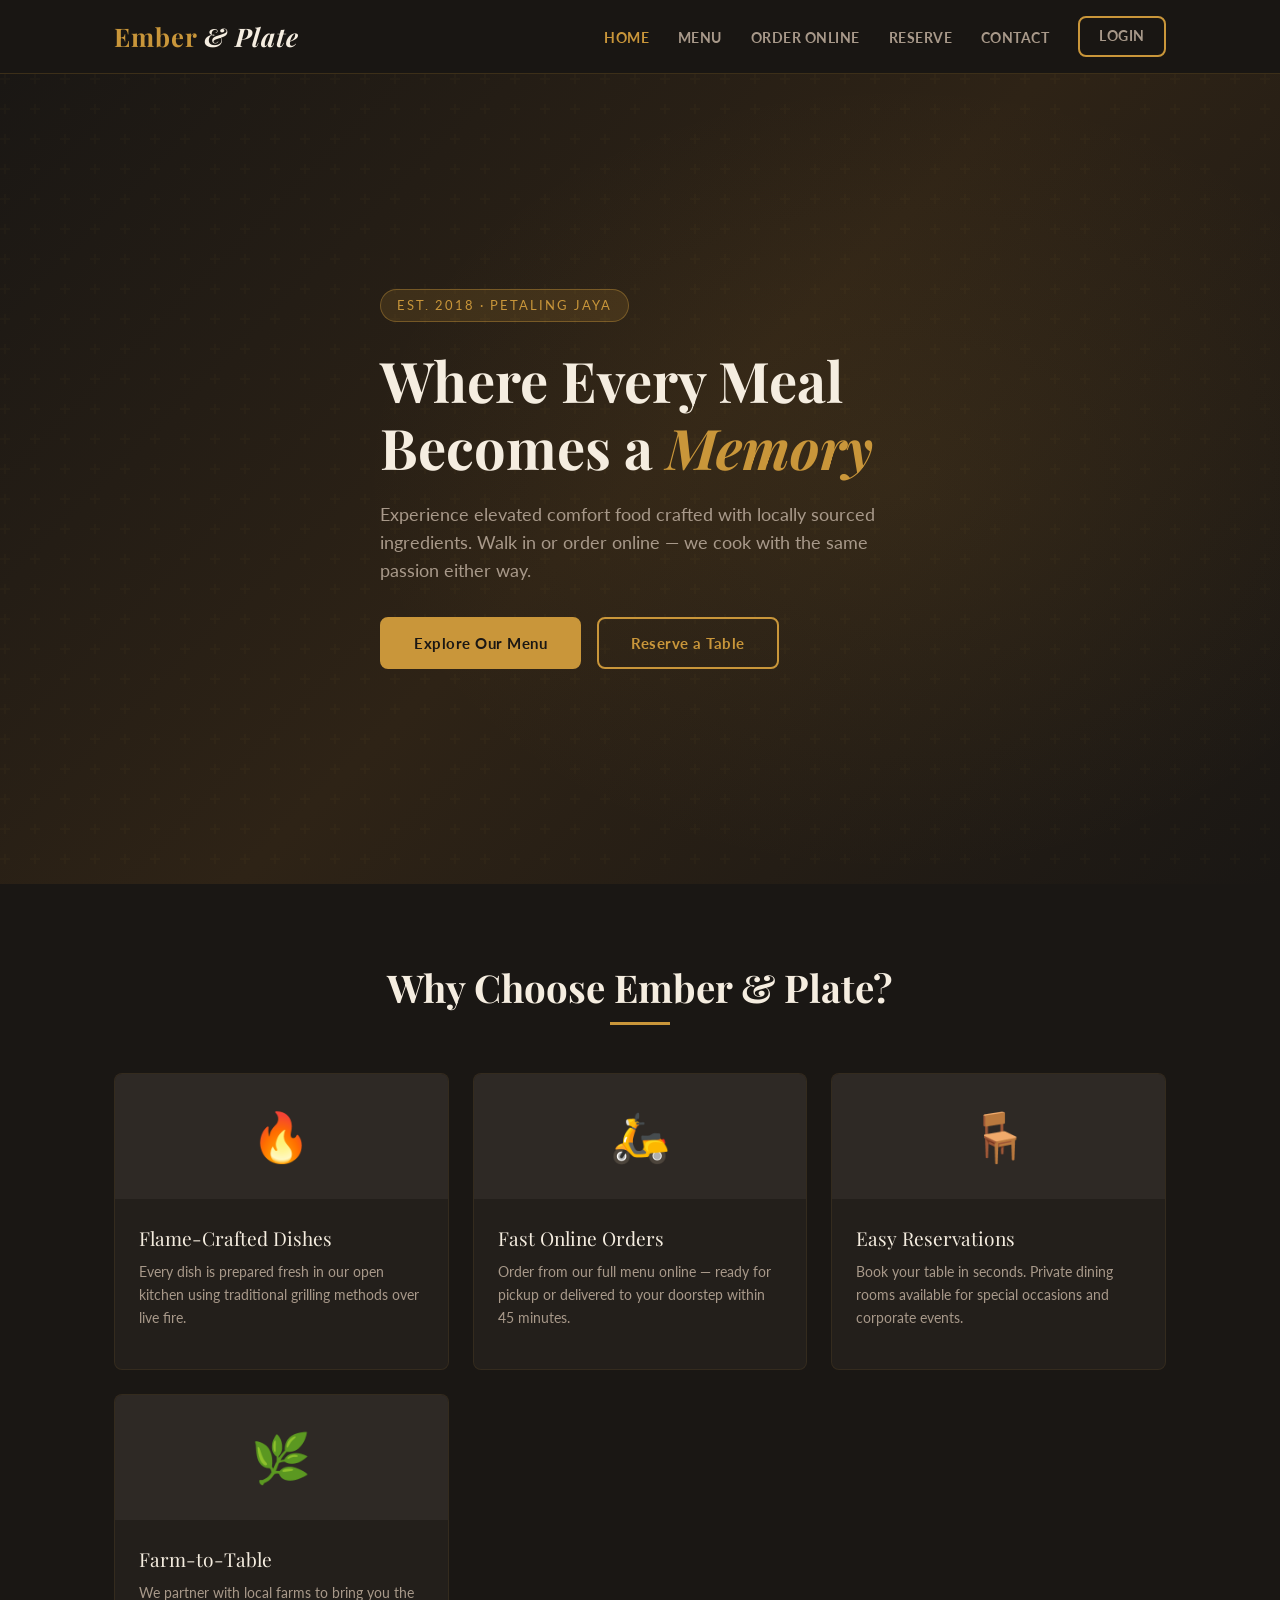
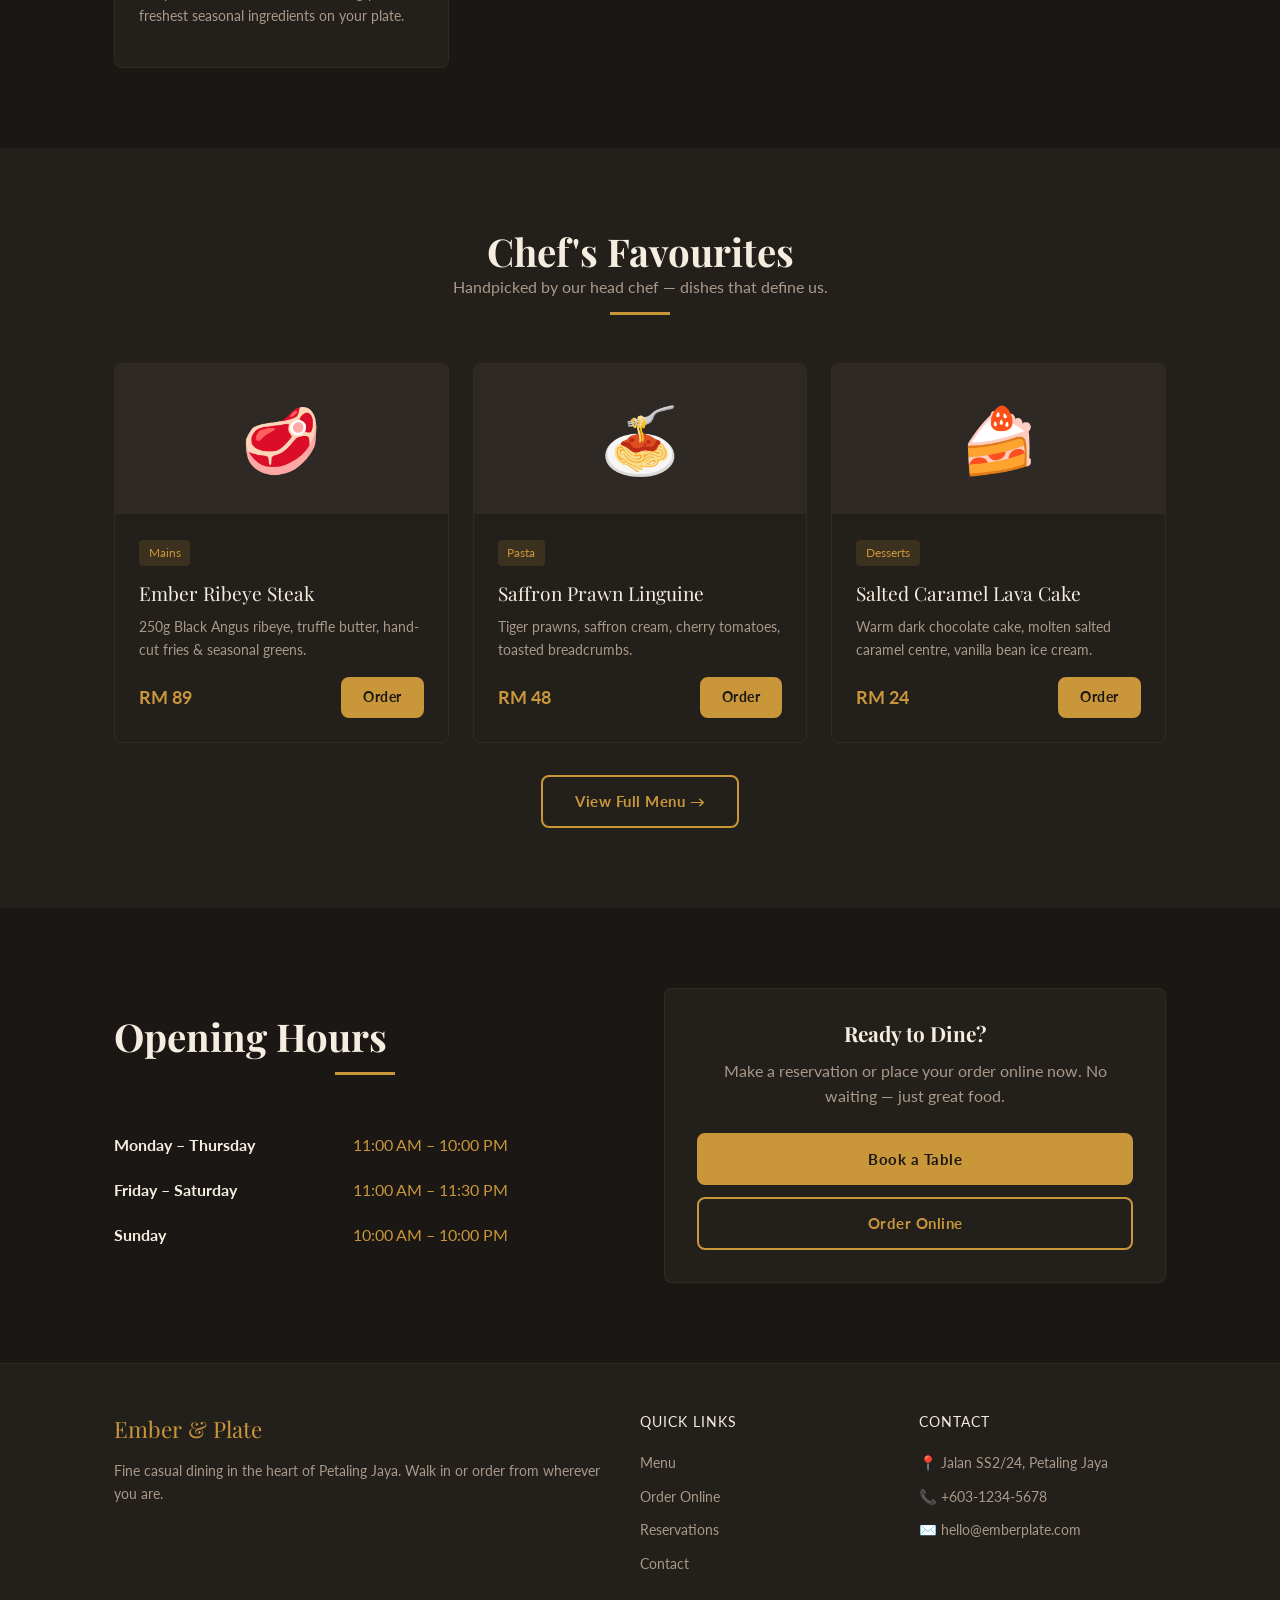
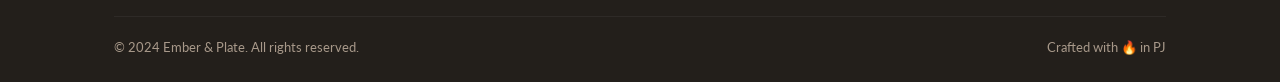
==== index.html @ 5abd6bde "emberplate" ====
<!DOCTYPE html>
<html lang="en">
<head>
  <meta charset="UTF-8" />
  <meta name="viewport" content="width=device-width, initial-scale=1.0" />
  <title>Ember &amp; Plate — Fine Casual Dining</title>
  <link rel="stylesheet" href="css/style.css" />
</head>
<body>

<!-- NAVBAR -->
<nav class="navbar">
  <div class="container">
    <a href="index.html" class="navbar-brand">Ember <span>&amp; Plate</span></a>
    <ul class="nav-links">
      <li><a href="index.html" class="active">Home</a></li>
      <li><a href="menu.html">Menu</a></li>
      <li><a href="order.html">Order Online</a></li>
      <li><a href="reservations.html">Reserve</a></li>
      <li><a href="contact.html">Contact</a></li>
      <li><a href="login.html" class="btn btn-outline">Login</a></li>
    </ul>
    <div class="hamburger" aria-label="Toggle menu">
      <span></span><span></span><span></span>
    </div>
  </div>
</nav>

<!-- HERO -->
<section class="hero">
  <div class="container hero-content">
    <div class="hero-badge fade-up fade-up-1">Est. 2018 · Petaling Jaya</div>
    <h1 class="fade-up fade-up-2">Where Every Meal<br>Becomes a <em>Memory</em></h1>
    <p class="fade-up fade-up-3">Experience elevated comfort food crafted with locally sourced ingredients. Walk in or order online — we cook with the same passion either way.</p>
    <div class="hero-btns fade-up fade-up-4">
      <a href="menu.html" class="btn btn-primary">Explore Our Menu</a>
      <a href="reservations.html" class="btn btn-outline">Reserve a Table</a>
    </div>
  </div>
</section>

<!-- FEATURES -->
<section class="section">
  <div class="container">
    <div class="section-title"><h2>Why Choose Ember &amp; Plate?</h2></div>
    <div class="grid" style="grid-template-columns:repeat(auto-fill,minmax(250px,1fr));gap:1.5rem;">

      <div class="card fade-up fade-up-1">
        <div class="card-emoji">🔥</div>
        <div class="card-body">
          <div class="card-title">Flame-Crafted Dishes</div>
          <p class="card-desc">Every dish is prepared fresh in our open kitchen using traditional grilling methods over live fire.</p>
        </div>
      </div>

      <div class="card fade-up fade-up-2">
        <div class="card-emoji">🛵</div>
        <div class="card-body">
          <div class="card-title">Fast Online Orders</div>
          <p class="card-desc">Order from our full menu online — ready for pickup or delivered to your doorstep within 45 minutes.</p>
        </div>
      </div>

      <div class="card fade-up fade-up-3">
        <div class="card-emoji">🪑</div>
        <div class="card-body">
          <div class="card-title">Easy Reservations</div>
          <p class="card-desc">Book your table in seconds. Private dining rooms available for special occasions and corporate events.</p>
        </div>
      </div>

      <div class="card fade-up fade-up-4">
        <div class="card-emoji">🌿</div>
        <div class="card-body">
          <div class="card-title">Farm-to-Table</div>
          <p class="card-desc">We partner with local farms to bring you the freshest seasonal ingredients on your plate.</p>
        </div>
      </div>

    </div>
  </div>
</section>

<!-- FEATURED MENU -->
<section class="section" style="background:var(--bg2);">
  <div class="container">
    <div class="section-title"><h2>Chef's Favourites</h2><p>Handpicked by our head chef — dishes that define us.</p></div>
    <div class="grid menu-grid">

      <div class="card">
        <div class="card-emoji" style="font-size:4rem;">🥩</div>
        <div class="card-body">
          <span class="card-badge">Mains</span>
          <div class="card-title">Ember Ribeye Steak</div>
          <p class="card-desc">250g Black Angus ribeye, truffle butter, hand-cut fries & seasonal greens.</p>
          <div style="display:flex;justify-content:space-between;align-items:center;">
            <div class="card-price">RM 89</div>
            <a href="order.html" class="btn btn-primary btn-sm">Order</a>
          </div>
        </div>
      </div>

      <div class="card">
        <div class="card-emoji" style="font-size:4rem;">🍝</div>
        <div class="card-body">
          <span class="card-badge">Pasta</span>
          <div class="card-title">Saffron Prawn Linguine</div>
          <p class="card-desc">Tiger prawns, saffron cream, cherry tomatoes, toasted breadcrumbs.</p>
          <div style="display:flex;justify-content:space-between;align-items:center;">
            <div class="card-price">RM 48</div>
            <a href="order.html" class="btn btn-primary btn-sm">Order</a>
          </div>
        </div>
      </div>

      <div class="card">
        <div class="card-emoji" style="font-size:4rem;">🍰</div>
        <div class="card-body">
          <span class="card-badge">Desserts</span>
          <div class="card-title">Salted Caramel Lava Cake</div>
          <p class="card-desc">Warm dark chocolate cake, molten salted caramel centre, vanilla bean ice cream.</p>
          <div style="display:flex;justify-content:space-between;align-items:center;">
            <div class="card-price">RM 24</div>
            <a href="order.html" class="btn btn-primary btn-sm">Order</a>
          </div>
        </div>
      </div>

    </div>
    <div class="center" style="margin-top:2rem;">
      <a href="menu.html" class="btn btn-outline">View Full Menu →</a>
    </div>
  </div>
</section>

<!-- OPENING HOURS + CTA -->
<section class="section">
  <div class="container" style="display:grid;grid-template-columns:1fr 1fr;gap:3rem;align-items:center;">
    <div>
      <div class="section-title" style="text-align:left;"><h2>Opening Hours</h2></div>
      <table style="width:100%;border-collapse:collapse;">
        <tr><td style="padding:.6rem 0;color:var(--cream);font-weight:700;">Monday – Thursday</td><td style="color:var(--gold);">11:00 AM – 10:00 PM</td></tr>
        <tr><td style="padding:.6rem 0;color:var(--cream);font-weight:700;">Friday – Saturday</td><td style="color:var(--gold);">11:00 AM – 11:30 PM</td></tr>
        <tr><td style="padding:.6rem 0;color:var(--cream);font-weight:700;">Sunday</td><td style="color:var(--gold);">10:00 AM – 10:00 PM</td></tr>
      </table>
    </div>
    <div class="card" style="padding:2rem;text-align:center;">
      <h3 style="color:var(--cream);font-family:var(--font-head);margin-bottom:.75rem;">Ready to Dine?</h3>
      <p style="margin-bottom:1.5rem;">Make a reservation or place your order online now. No waiting — just great food.</p>
      <a href="reservations.html" class="btn btn-primary btn-block" style="margin-bottom:.75rem;">Book a Table</a>
      <a href="order.html" class="btn btn-outline btn-block">Order Online</a>
    </div>
  </div>
</section>

<!-- FOOTER -->
<footer class="footer">
  <div class="container">
    <div class="grid footer-grid">
      <div>
        <div class="footer-brand">Ember &amp; Plate</div>
        <p class="footer-desc">Fine casual dining in the heart of Petaling Jaya. Walk in or order from wherever you are.</p>
      </div>
      <div>
        <div class="footer-heading">Quick Links</div>
        <ul class="footer-links">
          <li><a href="menu.html">Menu</a></li>
          <li><a href="order.html">Order Online</a></li>
          <li><a href="reservations.html">Reservations</a></li>
          <li><a href="contact.html">Contact</a></li>
        </ul>
      </div>
      <div>
        <div class="footer-heading">Contact</div>
        <ul class="footer-links">
          <li><a href="#">📍 Jalan SS2/24, Petaling Jaya</a></li>
          <li><a href="tel:+60312345678">📞 +603-1234-5678</a></li>
          <li><a href="mailto:hello@emberplate.com">✉️ hello@emberplate.com</a></li>
        </ul>
      </div>
    </div>
    <div class="footer-bottom">
      <span>© 2024 Ember &amp; Plate. All rights reserved.</span>
      <span>Crafted with 🔥 in PJ</span>
    </div>
  </div>
</footer>

<script src="js/main.js"></script>
</body>
</html>
---- css/style.css ----
/* ============================================================
   Ember & Plate — External Stylesheet
   style.css
   ============================================================ */

/* ---------- Google Fonts ---------- */
@import url('https://fonts.googleapis.com/css2?family=Playfair+Display:ital,wght@0,400;0,700;1,400&family=Lato:wght@300;400;700&display=swap');

/* ---------- CSS Variables ---------- */
:root {
  --bg:        #1a1714;
  --bg2:       #231f1b;
  --bg3:       #2e2925;
  --gold:      #c9963a;
  --gold-lt:   #e5b86a;
  --cream:     #f5ede0;
  --text:      #e8ddd0;
  --text-muted:#a8998a;
  --danger:    #c0392b;
  --success:   #27ae60;
  --radius:    8px;
  --shadow:    0 4px 24px rgba(0,0,0,0.5);
  --transition:0.3s ease;
  --font-head: 'Playfair Display', Georgia, serif;
  --font-body: 'Lato', sans-serif;
}

/* ---------- Reset ---------- */
*, *::before, *::after { box-sizing: border-box; margin: 0; padding: 0; }
html { scroll-behavior: smooth; }
body {
  font-family: var(--font-body);
  background: var(--bg);
  color: var(--text);
  line-height: 1.6;
  min-height: 100vh;
}
a { color: var(--gold); text-decoration: none; transition: color var(--transition); }
a:hover { color: var(--gold-lt); }
img { max-width: 100%; display: block; }

/* ---------- Typography ---------- */
h1, h2, h3, h4 { font-family: var(--font-head); font-weight: 700; line-height: 1.2; }
h1 { font-size: clamp(2rem, 5vw, 3.5rem); }
h2 { font-size: clamp(1.5rem, 3vw, 2.4rem); }
h3 { font-size: 1.3rem; }
p  { color: var(--text-muted); }

/* ---------- Layout Helpers ---------- */
.container    { max-width: 1100px; margin: 0 auto; padding: 0 1.5rem; }
.section      { padding: 5rem 0; }
.section-title {
  text-align: center;
  margin-bottom: 3rem;
  position: relative;
}
.section-title h2 { color: var(--cream); }
.section-title::after {
  content: '';
  display: block;
  width: 60px; height: 3px;
  background: var(--gold);
  margin: 0.75rem auto 0;
}
.flex   { display: flex; }
.grid   { display: grid; }
.center { text-align: center; }

/* ---------- Buttons ---------- */
.btn {
  display: inline-block;
  padding: 0.75rem 2rem;
  border-radius: var(--radius);
  font-family: var(--font-body);
  font-size: 0.95rem;
  font-weight: 700;
  letter-spacing: 0.5px;
  cursor: pointer;
  border: 2px solid transparent;
  transition: all var(--transition);
  text-align: center;
}
.btn-primary {
  background: var(--gold);
  color: #1a1714;
  border-color: var(--gold);
}
.btn-primary:hover {
  background: var(--gold-lt);
  border-color: var(--gold-lt);
  color: #1a1714;
  transform: translateY(-2px);
  box-shadow: 0 6px 20px rgba(201,150,58,0.35);
}
.btn-outline {
  background: transparent;
  color: var(--gold);
  border-color: var(--gold);
}
.btn-outline:hover {
  background: var(--gold);
  color: #1a1714;
  transform: translateY(-2px);
}
.btn-sm { padding: 0.5rem 1.25rem; font-size: 0.85rem; }
.btn-block { display: block; width: 100%; }
.btn-danger { background: var(--danger); color: #fff; border-color: var(--danger); }

/* ---------- Navbar ---------- */
.navbar {
  position: sticky; top: 0; z-index: 1000;
  background: rgba(26,23,20,0.95);
  backdrop-filter: blur(10px);
  border-bottom: 1px solid rgba(201,150,58,0.2);
  padding: 1rem 0;
}
.navbar .container {
  display: flex;
  align-items: center;
  justify-content: space-between;
}
.navbar-brand {
  font-family: var(--font-head);
  font-size: 1.6rem;
  color: var(--gold);
  font-weight: 700;
  letter-spacing: 1px;
}
.navbar-brand span { color: var(--cream); font-style: italic; }
.nav-links { display: flex; gap: 1.8rem; align-items: center; list-style: none; }
.nav-links a { color: var(--text-muted); font-size: 0.9rem; font-weight: 700; letter-spacing: 0.5px; text-transform: uppercase; }
.nav-links a:hover, .nav-links a.active { color: var(--gold); }
.nav-links .btn { padding: 0.45rem 1.2rem; font-size: 0.85rem; }
.hamburger { display: none; flex-direction: column; gap: 5px; cursor: pointer; }
.hamburger span { width: 25px; height: 2px; background: var(--gold); transition: all var(--transition); }

/* ---------- Hero ---------- */
.hero {
  min-height: 90vh;
  display: flex; align-items: center;
  position: relative;
  overflow: hidden;
  background: linear-gradient(135deg, #1a1714 0%, #2e2316 50%, #1a1714 100%);
}
.hero::before {
  content: '';
  position: absolute; inset: 0;
  background:
    radial-gradient(ellipse 60% 70% at 70% 50%, rgba(201,150,58,0.08) 0%, transparent 70%),
    url("data:image/svg+xml,%3Csvg width='60' height='60' viewBox='0 0 60 60' xmlns='http://www.w3.org/2000/svg'%3E%3Cg fill='none' fill-rule='evenodd'%3E%3Cg fill='%23c9963a' fill-opacity='0.03'%3E%3Cpath d='M36 34v-4h-2v4h-4v2h4v4h2v-4h4v-2h-4zm0-30V0h-2v4h-4v2h4v4h2V6h4V4h-4zM6 34v-4H4v4H0v2h4v4h2v-4h4v-2H6zM6 4V0H4v4H0v2h4v4h2V6h4V4H6z'/%3E%3C/g%3E%3C/g%3E%3C/svg%3E");
}
.hero-content { position: relative; z-index: 1; }
.hero-badge {
  display: inline-block;
  background: rgba(201,150,58,0.15);
  border: 1px solid rgba(201,150,58,0.4);
  color: var(--gold);
  padding: 0.35rem 1rem;
  border-radius: 50px;
  font-size: 0.8rem;
  letter-spacing: 2px;
  text-transform: uppercase;
  margin-bottom: 1.5rem;
}
.hero h1 { color: var(--cream); margin-bottom: 1.25rem; }
.hero h1 em { color: var(--gold); font-style: italic; }
.hero p { font-size: 1.1rem; max-width: 520px; margin-bottom: 2rem; }
.hero-btns { display: flex; gap: 1rem; flex-wrap: wrap; }

/* ---------- Cards ---------- */
.card {
  background: var(--bg2);
  border: 1px solid rgba(201,150,58,0.1);
  border-radius: var(--radius);
  overflow: hidden;
  transition: transform var(--transition), box-shadow var(--transition);
}
.card:hover {
  transform: translateY(-4px);
  box-shadow: var(--shadow);
  border-color: rgba(201,150,58,0.3);
}
.card-body { padding: 1.5rem; }
.card-img { width: 100%; height: 200px; object-fit: cover; background: var(--bg3); }
.card-emoji { font-size: 3rem; padding: 1.5rem; text-align: center; background: var(--bg3); }
.card-title { font-family: var(--font-head); font-size: 1.2rem; color: var(--cream); margin-bottom: 0.4rem; }
.card-price { color: var(--gold); font-weight: 700; font-size: 1.1rem; }
.card-desc { font-size: 0.9rem; margin-bottom: 1rem; }
.card-badge {
  display: inline-block;
  background: rgba(201,150,58,0.15);
  color: var(--gold);
  border-radius: 4px;
  padding: 0.2rem 0.6rem;
  font-size: 0.75rem;
  margin-bottom: 0.75rem;
}

/* ---------- Menu Grid ---------- */
.menu-grid { grid-template-columns: repeat(auto-fill, minmax(280px, 1fr)); gap: 1.5rem; }
.menu-filter { display: flex; gap: 0.75rem; flex-wrap: wrap; margin-bottom: 2rem; justify-content: center; }
.filter-btn {
  padding: 0.45rem 1.2rem;
  border: 1px solid rgba(201,150,58,0.3);
  border-radius: 50px;
  background: transparent;
  color: var(--text-muted);
  cursor: pointer;
  font-family: var(--font-body);
  font-size: 0.85rem;
  transition: all var(--transition);
}
.filter-btn:hover, .filter-btn.active {
  background: var(--gold); color: #1a1714; border-color: var(--gold); font-weight: 700;
}

/* ---------- Forms ---------- */
.form-group { margin-bottom: 1.25rem; }
.form-label {
  display: block;
  font-size: 0.85rem;
  font-weight: 700;
  color: var(--text-muted);
  text-transform: uppercase;
  letter-spacing: 0.5px;
  margin-bottom: 0.5rem;
}
.form-control {
  width: 100%;
  padding: 0.75rem 1rem;
  background: var(--bg3);
  border: 1px solid rgba(201,150,58,0.2);
  border-radius: var(--radius);
  color: var(--text);
  font-family: var(--font-body);
  font-size: 0.95rem;
  transition: border-color var(--transition), box-shadow var(--transition);
}
.form-control:focus {
  outline: none;
  border-color: var(--gold);
  box-shadow: 0 0 0 3px rgba(201,150,58,0.15);
}
.form-control::placeholder { color: var(--text-muted); opacity: 0.6; }
.form-control.error { border-color: var(--danger); }
.form-control.valid { border-color: var(--success); }
textarea.form-control { resize: vertical; min-height: 120px; }
select.form-control option { background: var(--bg2); }
.error-msg {
  color: var(--danger);
  font-size: 0.8rem;
  margin-top: 0.35rem;
  display: none;
}
.error-msg.show { display: block; }
.form-row { display: grid; grid-template-columns: 1fr 1fr; gap: 1rem; }
.form-box {
  background: var(--bg2);
  border: 1px solid rgba(201,150,58,0.1);
  border-radius: var(--radius);
  padding: 2rem;
  max-width: 520px;
  margin: 0 auto;
}
.form-title {
  font-family: var(--font-head);
  font-size: 1.8rem;
  color: var(--cream);
  margin-bottom: 0.5rem;
}
.form-subtitle { font-size: 0.9rem; margin-bottom: 1.75rem; }

/* ---------- Order Table ---------- */
.order-summary {
  background: var(--bg2);
  border: 1px solid rgba(201,150,58,0.15);
  border-radius: var(--radius);
  padding: 1.5rem;
  position: sticky; top: 100px;
}
.order-item { display: flex; justify-content: space-between; align-items: center; padding: 0.6rem 0; border-bottom: 1px solid rgba(255,255,255,0.05); }
.order-item:last-child { border-bottom: none; }
.order-total { display: flex; justify-content: space-between; padding-top: 1rem; margin-top: 0.5rem; border-top: 1px solid rgba(201,150,58,0.3); font-weight: 700; font-size: 1.1rem; color: var(--cream); }

/* ---------- Admin Dashboard ---------- */
.admin-layout { display: grid; grid-template-columns: 240px 1fr; min-height: 100vh; }
.admin-sidebar {
  background: var(--bg2);
  border-right: 1px solid rgba(201,150,58,0.1);
  padding: 2rem 0;
  position: sticky; top: 0; height: 100vh;
  overflow-y: auto;
}
.admin-sidebar .brand {
  padding: 0 1.5rem 2rem;
  font-family: var(--font-head);
  font-size: 1.3rem;
  color: var(--gold);
  border-bottom: 1px solid rgba(201,150,58,0.1);
  margin-bottom: 1rem;
}
.admin-nav { list-style: none; }
.admin-nav li a {
  display: flex; align-items: center; gap: 0.75rem;
  padding: 0.8rem 1.5rem;
  color: var(--text-muted);
  font-size: 0.9rem;
  font-weight: 700;
  transition: all var(--transition);
}
.admin-nav li a:hover, .admin-nav li a.active {
  background: rgba(201,150,58,0.1);
  color: var(--gold);
  border-left: 3px solid var(--gold);
}
.admin-main { padding: 2rem; overflow-y: auto; }
.stats-grid { grid-template-columns: repeat(auto-fill, minmax(200px, 1fr)); gap: 1.25rem; margin-bottom: 2rem; }
.stat-card {
  background: var(--bg2);
  border: 1px solid rgba(201,150,58,0.1);
  border-radius: var(--radius);
  padding: 1.5rem;
}
.stat-label { font-size: 0.8rem; text-transform: uppercase; letter-spacing: 1px; color: var(--text-muted); margin-bottom: 0.5rem; }
.stat-value { font-size: 2rem; font-weight: 700; color: var(--gold); font-family: var(--font-head); }
.data-table { width: 100%; border-collapse: collapse; }
.data-table th { background: var(--bg3); color: var(--gold); font-size: 0.8rem; text-transform: uppercase; letter-spacing: 1px; padding: 0.9rem 1rem; text-align: left; }
.data-table td { padding: 0.9rem 1rem; border-bottom: 1px solid rgba(255,255,255,0.05); font-size: 0.9rem; }
.data-table tr:hover td { background: rgba(201,150,58,0.04); }
.badge { display: inline-block; padding: 0.25rem 0.65rem; border-radius: 50px; font-size: 0.75rem; font-weight: 700; }
.badge-pending   { background: rgba(243,156,18,0.15); color: #f39c12; }
.badge-confirmed { background: rgba(39,174,96,0.15); color: #27ae60; }
.badge-cancelled { background: rgba(192,57,43,0.15); color: #c0392b; }
.badge-preparing { background: rgba(52,152,219,0.15); color: #3498db; }
.badge-ready     { background: rgba(142,68,173,0.15); color: #8e44ad; }

/* ---------- Footer ---------- */
.footer {
  background: var(--bg2);
  border-top: 1px solid rgba(201,150,58,0.1);
  padding: 3rem 0 1.5rem;
}
.footer-grid { grid-template-columns: 2fr 1fr 1fr; gap: 2rem; margin-bottom: 2rem; }
.footer-brand { font-family: var(--font-head); font-size: 1.4rem; color: var(--gold); margin-bottom: 0.75rem; }
.footer-desc { font-size: 0.9rem; }
.footer-heading { color: var(--cream); font-size: 0.85rem; text-transform: uppercase; letter-spacing: 1px; margin-bottom: 1rem; }
.footer-links { list-style: none; }
.footer-links li { margin-bottom: 0.5rem; }
.footer-links a { color: var(--text-muted); font-size: 0.9rem; }
.footer-bottom { border-top: 1px solid rgba(255,255,255,0.05); padding-top: 1.25rem; display: flex; justify-content: space-between; align-items: center; font-size: 0.82rem; color: var(--text-muted); }

/* ---------- Alerts ---------- */
.alert {
  padding: 1rem 1.25rem;
  border-radius: var(--radius);
  margin-bottom: 1rem;
  font-size: 0.9rem;
  display: none;
}
.alert.show { display: block; }
.alert-success { background: rgba(39,174,96,0.15); border: 1px solid rgba(39,174,96,0.3); color: #4caf73; }
.alert-error   { background: rgba(192,57,43,0.15);  border: 1px solid rgba(192,57,43,0.3);  color: #e57373; }

/* ---------- Divider ---------- */
.divider { display: flex; align-items: center; gap: 1rem; margin: 1.5rem 0; }
.divider::before, .divider::after { content: ''; flex: 1; height: 1px; background: rgba(201,150,58,0.2); }
.divider span { color: var(--text-muted); font-size: 0.85rem; white-space: nowrap; }

/* ---------- Quantity Control ---------- */
.qty-control { display: flex; align-items: center; gap: 0.5rem; }
.qty-btn {
  width: 30px; height: 30px;
  border: 1px solid rgba(201,150,58,0.3);
  background: transparent;
  color: var(--gold);
  border-radius: 4px;
  font-size: 1.1rem;
  cursor: pointer;
  transition: all var(--transition);
}
.qty-btn:hover { background: var(--gold); color: #1a1714; }
.qty-display { min-width: 30px; text-align: center; font-weight: 700; }

/* ---------- Tabs ---------- */
.tabs { display: flex; border-bottom: 1px solid rgba(201,150,58,0.2); margin-bottom: 2rem; gap: 0; }
.tab-btn {
  padding: 0.8rem 1.5rem;
  background: transparent;
  border: none;
  color: var(--text-muted);
  cursor: pointer;
  font-family: var(--font-body);
  font-size: 0.9rem;
  font-weight: 700;
  border-bottom: 2px solid transparent;
  margin-bottom: -1px;
  transition: all var(--transition);
}
.tab-btn:hover, .tab-btn.active { color: var(--gold); border-bottom-color: var(--gold); }
.tab-content { display: none; }
.tab-content.active { display: block; }

/* ---------- Responsive ---------- */
@media (max-width: 768px) {
  .nav-links { display: none; flex-direction: column; position: absolute; top: 100%; left: 0; right: 0; background: var(--bg2); padding: 1rem 1.5rem; border-bottom: 1px solid rgba(201,150,58,0.1); }
  .nav-links.open { display: flex; }
  .navbar { position: relative; }
  .hamburger { display: flex; }
  .hero { min-height: 70vh; }
  .hero-btns { flex-direction: column; }
  .form-row { grid-template-columns: 1fr; }
  .footer-grid { grid-template-columns: 1fr; }
  .admin-layout { grid-template-columns: 1fr; }
  .admin-sidebar { position: static; height: auto; }
  .stats-grid { grid-template-columns: 1fr 1fr; }
  .data-table { font-size: 0.8rem; }
  .data-table th, .data-table td { padding: 0.6rem 0.5rem; }
}
@media (max-width: 480px) {
  .stats-grid { grid-template-columns: 1fr; }
  .form-box { padding: 1.25rem; }
}

/* ---------- Animations ---------- */
@keyframes fadeUp {
  from { opacity: 0; transform: translateY(20px); }
  to   { opacity: 1; transform: translateY(0); }
}
.fade-up { animation: fadeUp 0.6s ease forwards; }
.fade-up-1 { animation-delay: 0.1s; opacity: 0; }
.fade-up-2 { animation-delay: 0.2s; opacity: 0; }
.fade-up-3 { animation-delay: 0.3s; opacity: 0; }
.fade-up-4 { animation-delay: 0.4s; opacity: 0; }
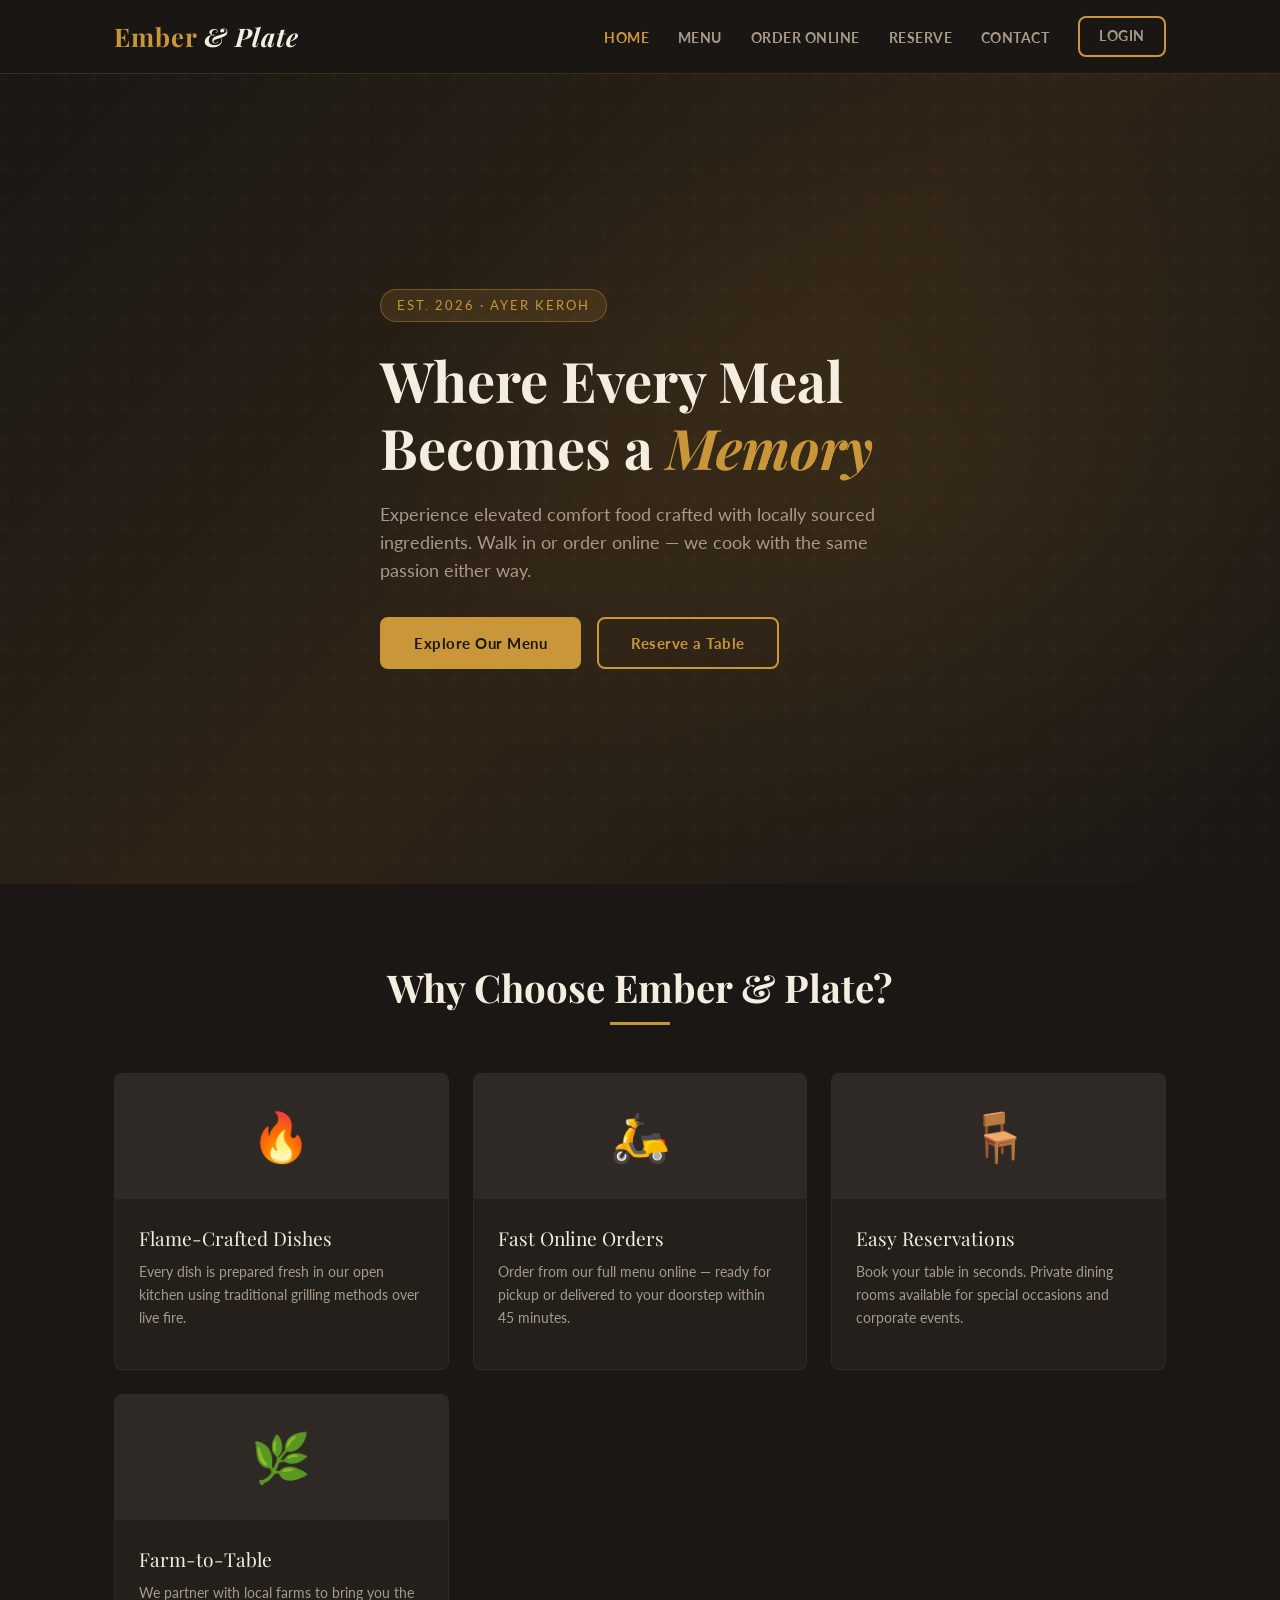
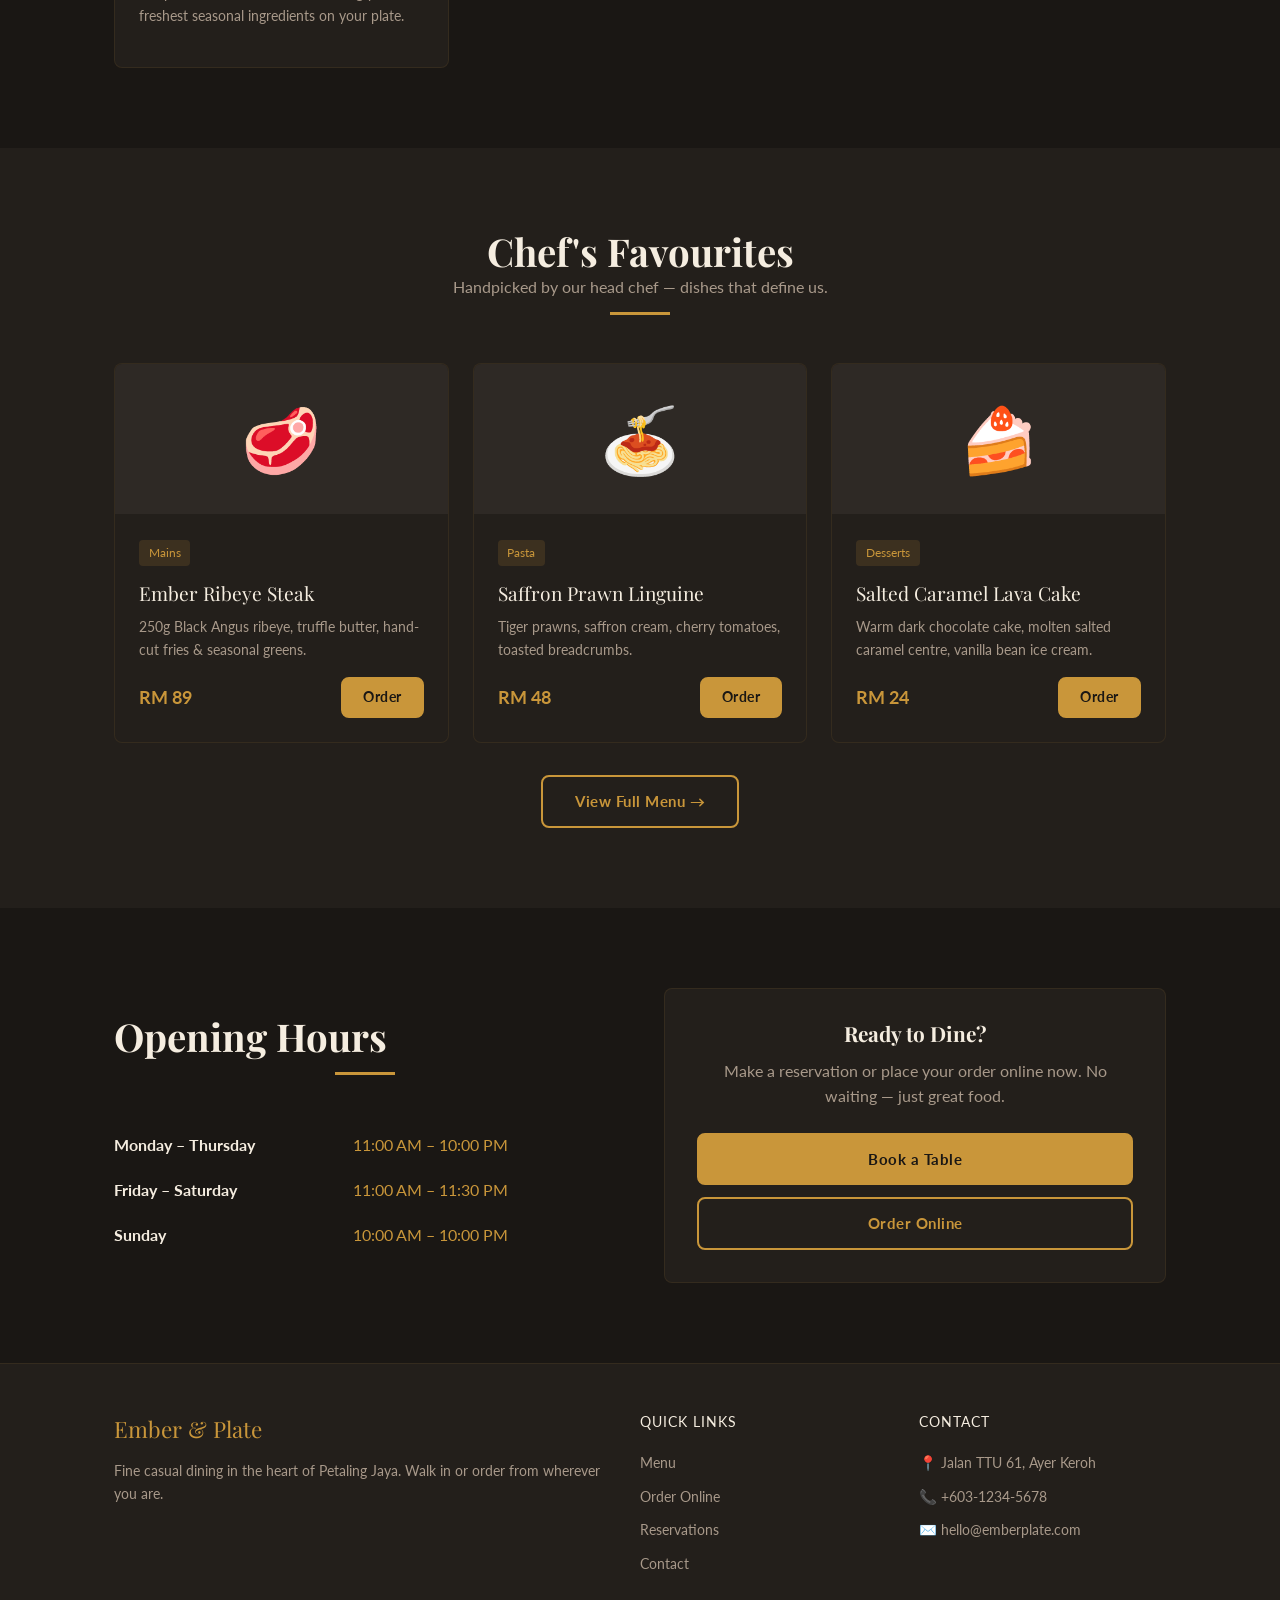
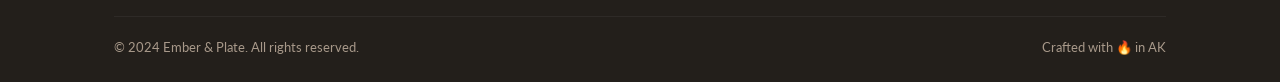
==== commit 9070c946: "changes details location" ====
--- a/index.html
+++ b/index.html
@@ -29,7 +29,7 @@
 <!-- HERO -->
 <section class="hero">
   <div class="container hero-content">
-    <div class="hero-badge fade-up fade-up-1">Est. 2018 · Petaling Jaya</div>
+    <div class="hero-badge fade-up fade-up-1">Est. 2026 · Ayer Keroh</div>
     <h1 class="fade-up fade-up-2">Where Every Meal<br>Becomes a <em>Memory</em></h1>
     <p class="fade-up fade-up-3">Experience elevated comfort food crafted with locally sourced ingredients. Walk in or order online — we cook with the same passion either way.</p>
     <div class="hero-btns fade-up fade-up-4">
@@ -173,7 +173,7 @@
       <div>
         <div class="footer-heading">Contact</div>
         <ul class="footer-links">
-          <li><a href="#">📍 Jalan SS2/24, Petaling Jaya</a></li>
+          <li><a href="#">📍 Jalan TTU 61, Ayer Keroh</a></li>
           <li><a href="tel:+60312345678">📞 +603-1234-5678</a></li>
           <li><a href="mailto:hello@emberplate.com">✉️ hello@emberplate.com</a></li>
         </ul>
@@ -181,7 +181,7 @@
     </div>
     <div class="footer-bottom">
       <span>© 2024 Ember &amp; Plate. All rights reserved.</span>
-      <span>Crafted with 🔥 in PJ</span>
+      <span>Crafted with 🔥 in AK</span>
     </div>
   </div>
 </footer>
